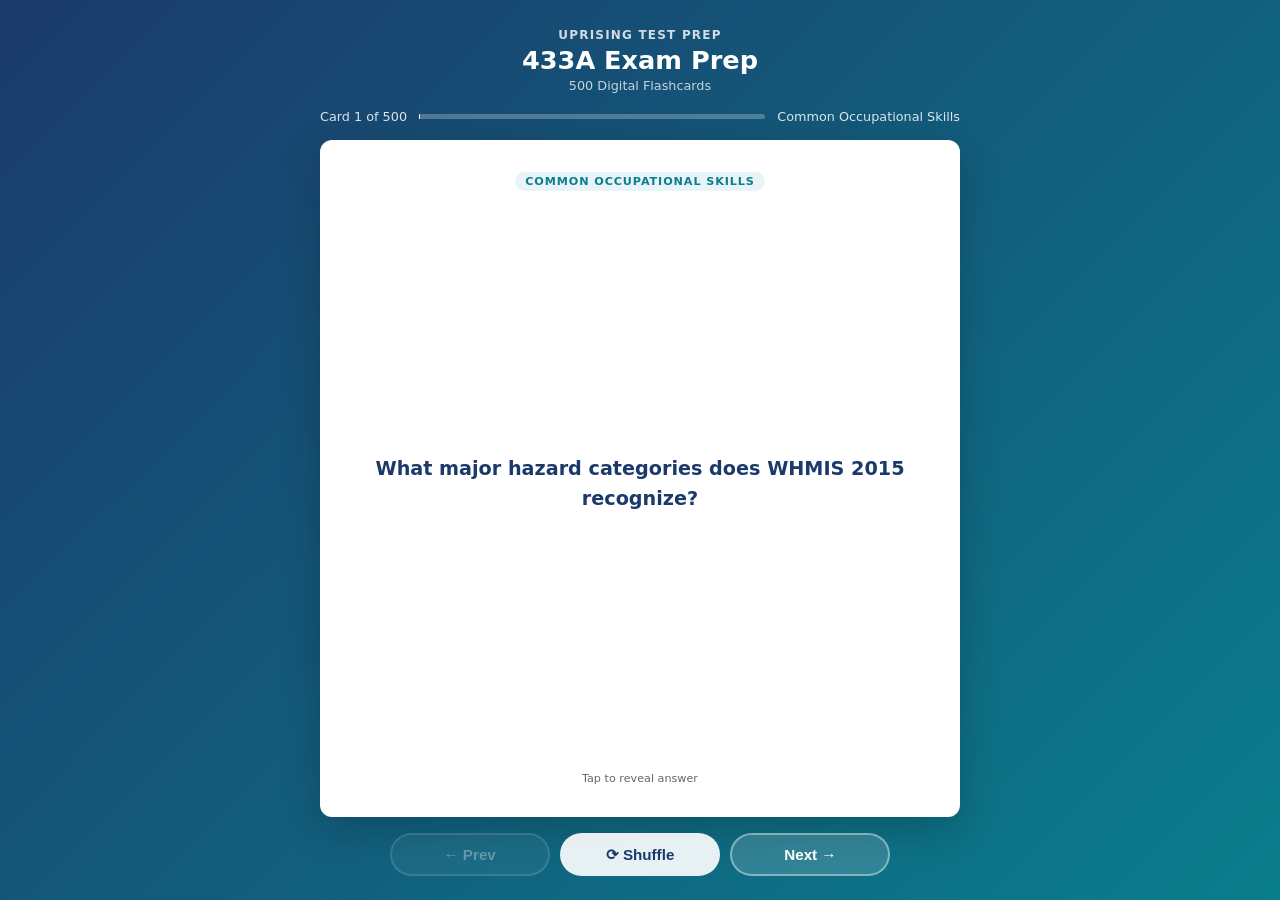
==== flashcards/index.html @ 2014f141 "Deploy 433A exam" ====
<!DOCTYPE html>
<html lang="en">
<head>
  <meta charset="UTF-8">
  <meta name="viewport" content="width=device-width, initial-scale=1.0">
  <title>433A Exam Prep — Flashcards</title>
  <style>
    :root {
      --blue:   #1B3A6B;
      --teal:   #0A7E8C;
      --ltblue: #E8F4F8;
      --white:  #FFFFFF;
      --text:   #1A1A1A;
      --muted:  #666;
      --radius: 12px;
    }
    * { box-sizing: border-box; margin: 0; padding: 0; }
    html, body { height: 100%; }
    body {
      font-family: 'Segoe UI', system-ui, sans-serif;
      background: linear-gradient(135deg, var(--blue) 0%, var(--teal) 100%);
      min-height: 100dvh;
      display: flex;
      flex-direction: column;
      align-items: center;
      padding: 1.25rem 1rem 1rem;
      gap: 0.75rem;
      overflow-x: hidden;
    }
    header { text-align: center; color: #fff; flex-shrink: 0; }
    header .brand { font-size: 0.75rem; font-weight: 700; letter-spacing: 0.1em; opacity: 0.8; text-transform: uppercase; }
    header h1 { font-size: 1.3rem; font-weight: 800; margin-top: 0.2rem; }
    header .subtitle { font-size: 0.8rem; opacity: 0.75; margin-top: 0.15rem; }
    #progress-info {
      display: flex; align-items: center; gap: 0.75rem;
      color: rgba(255,255,255,0.85); font-size: 0.8rem;
      flex-shrink: 0; width: 100%; max-width: 640px;
    }
    #progress-bar-track {
      flex: 1; background: rgba(255,255,255,0.25);
      border-radius: 4px; height: 5px;
    }
    #progress-bar-fill { height: 100%; background: #fff; border-radius: 4px; transition: width 0.3s; }
    .card-scene {
      width: 100%; max-width: 640px;
      perspective: 1200px;
      cursor: pointer;
      flex: 1; min-height: 0;
      display: flex; flex-direction: column;
    }
    .card-inner {
      position: relative; width: 100%;
      flex: 1; min-height: 0;
      transition: transform 0.55s cubic-bezier(.4,0,.2,1);
      transform-style: preserve-3d;
    }
    .card-scene.flipped .card-inner { transform: rotateY(180deg); }
    .card-face {
      position: absolute; inset: 0;
      backface-visibility: hidden; -webkit-backface-visibility: hidden;
      border-radius: var(--radius);
      display: flex; flex-direction: column;
      padding: 1.5rem 1.75rem;
      box-shadow: 0 12px 40px rgba(0,0,0,0.2);
      overflow: hidden;
    }
    .card-front { background: var(--white); align-items: center; justify-content: center; }
    .card-back  { background: var(--ltblue); transform: rotateY(180deg); }
    .card-badge {
      font-size: 0.7rem; font-weight: 700; text-transform: uppercase;
      letter-spacing: 0.08em;
      background: var(--ltblue); color: var(--teal);
      padding: 0.2rem 0.65rem; border-radius: 20px;
      margin-bottom: 0.85rem; flex-shrink: 0;
    }
    .card-back .card-badge { background: rgba(10,126,140,0.12); }
    .card-front .q-text {
      font-size: 1.1rem; font-weight: 600; color: var(--blue); line-height: 1.55;
      text-align: center; overflow-y: auto; flex: 1;
      display: flex; align-items: center; justify-content: center;
      scrollbar-width: thin; scrollbar-color: rgba(27,58,107,0.3) transparent;
    }
    .card-back .a-label { font-size: 0.7rem; font-weight: 700; color: var(--teal); text-transform: uppercase; letter-spacing: 0.08em; margin-bottom: 0.4rem; flex-shrink: 0; }
    .card-back .a-text  {
      font-size: 0.975rem; color: var(--text); line-height: 1.65;
      overflow-y: auto; flex: 1; min-height: 0; padding-right: 4px;
      scrollbar-width: thin; scrollbar-color: rgba(10,126,140,0.4) transparent;
    }
    .card-back .a-text::-webkit-scrollbar { width: 4px; }
    .card-back .a-text::-webkit-scrollbar-track { background: transparent; }
    .card-back .a-text::-webkit-scrollbar-thumb { background: rgba(10,126,140,0.4); border-radius: 4px; }
    .tap-hint { flex-shrink: 0; margin-top: 0.6rem; font-size: 0.7rem; color: var(--muted); text-align: center; }
    .card-back .tap-hint { color: var(--teal); opacity: 0.7; }
    .controls {
      display: flex; gap: 0.65rem; flex-wrap: nowrap;
      justify-content: center; flex-shrink: 0;
      width: 100%; max-width: 640px;
      padding-bottom: env(safe-area-inset-bottom, 0px);
    }
    .btn {
      padding: 0.6rem 1.2rem; border-radius: 50px;
      border: 2px solid rgba(255,255,255,0.4);
      background: rgba(255,255,255,0.15); color: #fff;
      font-weight: 700; font-size: 0.875rem; cursor: pointer;
      transition: all 0.2s; backdrop-filter: blur(4px);
      white-space: nowrap; flex: 1; max-width: 160px;
    }
    .btn:hover { background: rgba(255,255,255,0.3); border-color: rgba(255,255,255,0.7); }
    .btn:active { transform: scale(0.96); }
    .btn:disabled { opacity: 0.35; cursor: not-allowed; }
    .btn.btn-primary { background: rgba(255,255,255,0.9); color: var(--blue); border-color: transparent; }
    .btn.btn-primary:hover { background: #fff; }
    #loading { color: rgba(255,255,255,0.8); font-size: 1rem; text-align: center; padding: 3rem; flex: 1; }
    @media (min-width: 768px) {
      body { padding: 1.75rem 1.5rem 1.5rem; gap: 1rem; }
      header h1 { font-size: 1.6rem; }
      .card-face { padding: 2rem 2.5rem; }
      .card-front .q-text { font-size: 1.2rem; }
      .card-back .a-text { font-size: 1.05rem; }
      .btn { font-size: 0.95rem; padding: 0.65rem 1.4rem; }
    }
    @media (max-width: 380px) {
      body { padding: 0.75rem; gap: 0.5rem; }
      header .brand { font-size: 0.65rem; }
      header h1 { font-size: 1.1rem; }
      header .subtitle { display: none; }
      .card-face { padding: 1rem 1.1rem; }
      .card-front .q-text { font-size: 0.975rem; }
      .card-back .a-text { font-size: 0.875rem; }
      .btn { font-size: 0.8rem; padding: 0.5rem 0.75rem; }
    }
  </style>
</head>
<body>
<header>
  <div class="brand">Uprising Test Prep</div>
  <h1>433A Exam Prep</h1>
  <div class="subtitle">500 Digital Flashcards</div>
</header>
<div id="progress-info">
  <span id="card-counter">Card 1 of 500</span>
  <div id="progress-bar-track"><div id="progress-bar-fill" style="width:0%"></div></div>
  <span id="domain-label"></span>
</div>
<div id="loading">Loading flashcards...</div>
<div class="card-scene" id="card-scene" style="display:none" onclick="flipCard()">
  <div class="card-inner" id="card-inner">
    <div class="card-face card-front">
      <div class="card-badge" id="front-badge"></div>
      <div class="q-text" id="q-text"></div>
      <div class="tap-hint">Tap to reveal answer</div>
    </div>
    <div class="card-face card-back">
      <div class="card-badge" id="back-badge">Answer</div>
      <div class="a-label">Answer</div>
      <div class="a-text" id="a-text"></div>
      <div class="tap-hint">Tap to flip back</div>
    </div>
  </div>
</div>
<div class="controls" id="controls" style="display:none">
  <button class="btn" id="prev-btn" onclick="event.stopPropagation();move(-1)" disabled>&#8592; Prev</button>
  <button class="btn btn-primary" onclick="event.stopPropagation();shuffleCards()">&#10227; Shuffle</button>
  <button class="btn" id="next-btn" onclick="event.stopPropagation();move(1)">Next &#8594;</button>
</div>
<script>
const DOMAIN_LABELS = {
  common_occupational_skills: "Common Occupational Skills",
  rigging_hoisting_and_moving: "Rigging Hoisting and Moving",
  mechanical_power_transmission: "Mechanical Power Transmission",
  material_handling_and_process_systems: "Material Handling and Process Systems",
  fluid_power_systems: "Fluid Power Systems",
  preventive_and_predictive_maintenance: "Preventive and Predictive Maintenance",
};
let cards   = [];
let current = 0;
async function init() {
  try {
    const res = await fetch('flashcards.json');
    if (!res.ok) throw new Error('Network error');
    cards = await res.json();
    document.getElementById('loading').style.display    = 'none';
    document.getElementById('card-scene').style.display = 'flex';
    document.getElementById('controls').style.display   = 'flex';
    show();
  } catch (e) {
    document.getElementById('loading').textContent = 'Error loading flashcards. Please try refreshing.';
  }
}
function domainLabel(key) {
  return DOMAIN_LABELS[key] || key.replace(/_/g, ' ').replace(/\b\w/g, c => c.toUpperCase());
}
function show() {
  const c = cards[current];
  document.getElementById('card-scene').classList.remove('flipped');
  document.getElementById('a-text').scrollTop = 0;
  const label = domainLabel(c.domain || c.chapter || '');
  document.getElementById('q-text').textContent       = c.front;
  document.getElementById('a-text').textContent       = c.back;
  document.getElementById('front-badge').textContent  = label;
  document.getElementById('back-badge').textContent   = label;
  document.getElementById('card-counter').textContent = `Card ${current+1} of ${cards.length}`;
  document.getElementById('domain-label').textContent = label;
  document.getElementById('progress-bar-fill').style.width = `${((current+1)/cards.length*100).toFixed(1)}%`;
  document.getElementById('prev-btn').disabled = current === 0;
  document.getElementById('next-btn').disabled = current === cards.length - 1;
}
function flipCard() { document.getElementById('card-scene').classList.toggle('flipped'); }
function move(dir) {
  const next = current + dir;
  if (next < 0 || next >= cards.length) return;
  current = next; show();
}
function shuffleCards() {
  for (let i = cards.length - 1; i > 0; i--) {
    const j = Math.floor(Math.random() * (i+1));
    [cards[i], cards[j]] = [cards[j], cards[i]];
  }
  current = 0; show();
}
document.addEventListener('keydown', e => {
  if (e.key === 'ArrowRight' || e.key === 'ArrowDown') move(1);
  else if (e.key === 'ArrowLeft' || e.key === 'ArrowUp') move(-1);
  else if (e.key === ' ' || e.key === 'Enter') { e.preventDefault(); flipCard(); }
});
init();
</script>
</body>
</html>
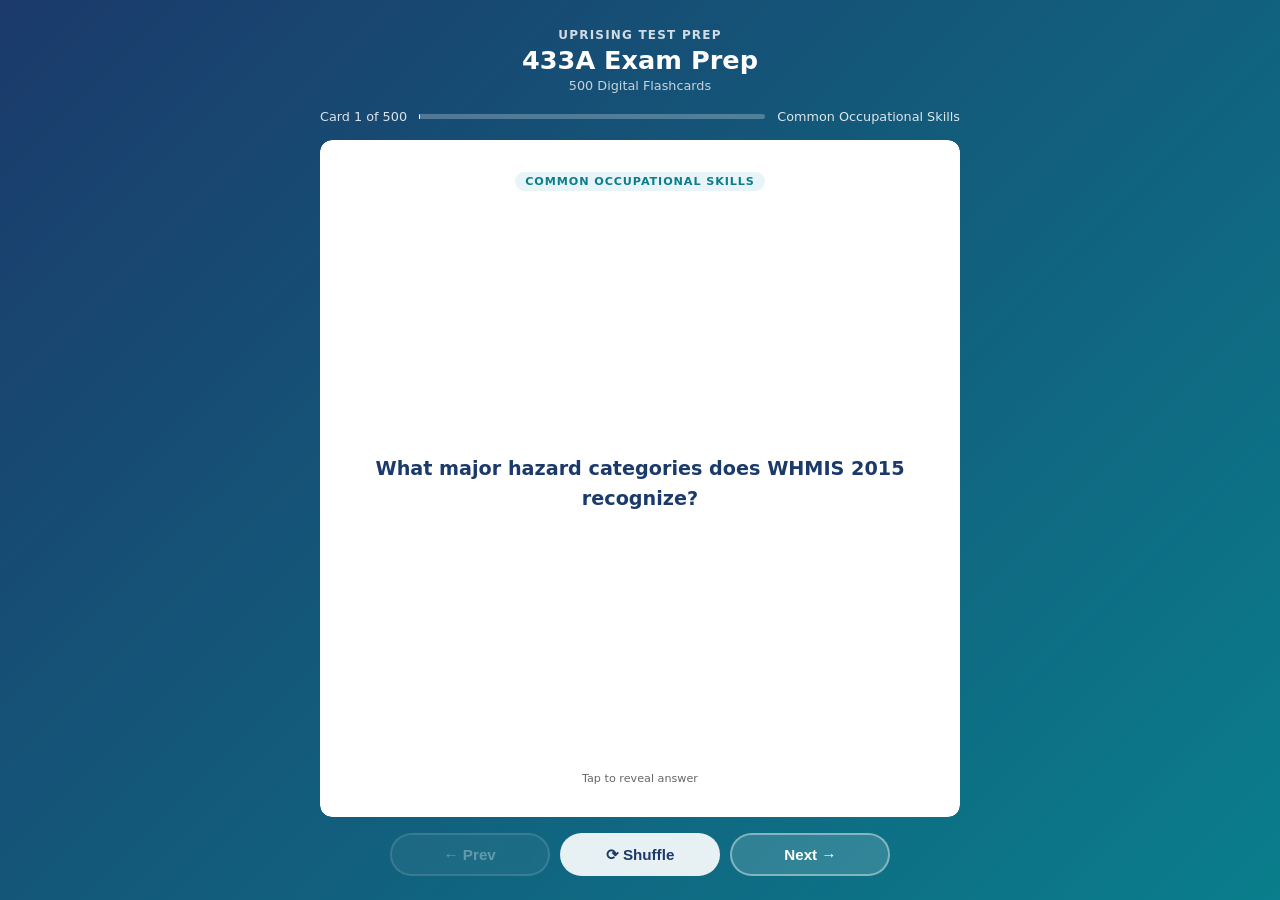
==== commit bbf4d8d2: "Flashcards: clip the answer at the card so it cannot cover Prev/Next in Safari and on iOS" ====
--- a/flashcards/index.html
+++ b/flashcards/index.html
@@ -19,7 +19,12 @@
     body {
       font-family: 'Segoe UI', system-ui, sans-serif;
       background: linear-gradient(135deg, var(--blue) 0%, var(--teal) 100%);
-      min-height: 100dvh;
+      /* Pinned, not min-height: the page must never grow, or the controls
+         get pushed below the fold on iOS where 100dvh and height:100%
+         disagree. The height:100% rule above is the pre-dvh fallback. */
+      height: 100dvh;
+      max-height: 100dvh;
+      overflow: hidden;
       display: flex;
       flex-direction: column;
       align-items: center;
@@ -47,6 +52,13 @@
       cursor: pointer;
       flex: 1; min-height: 0;
       display: flex; flex-direction: column;
+    
+      /* WebKit does not clip overflow inside a preserve-3d context, so the
+         answer pane's own clip is dropped and a long answer paints over the
+         Prev/Next row. This element only sets the perspective and is NOT
+         itself in the 3D context, so its clip is honoured in every engine. */
+      overflow: hidden;
+      border-radius: var(--radius);
     }
     .card-inner {
       position: relative; width: 100%;
@@ -63,6 +75,12 @@
       padding: 1.5rem 1.75rem;
       box-shadow: 0 12px 40px rgba(0,0,0,0.2);
       overflow: hidden;
+    
+      /* Painting through a mask forces WebKit to allocate a real clipping
+         layer for a 3D-transformed element, which is what makes the
+         overflow:hidden and the rounded corners above actually apply. */
+      -webkit-mask-image: -webkit-radial-gradient(#fff, #000);
+              mask-image: radial-gradient(#fff, #000);
     }
     .card-front { background: var(--white); align-items: center; justify-content: center; }
     .card-back  { background: var(--ltblue); transform: rotateY(180deg); }
@@ -85,6 +103,9 @@
       font-size: 0.975rem; color: var(--text); line-height: 1.65;
       overflow-y: auto; flex: 1; min-height: 0; padding-right: 4px;
       scrollbar-width: thin; scrollbar-color: rgba(10,126,140,0.4) transparent;
+    
+      -webkit-overflow-scrolling: touch;
+      overscroll-behavior: contain;
     }
     .card-back .a-text::-webkit-scrollbar { width: 4px; }
     .card-back .a-text::-webkit-scrollbar-track { background: transparent; }
